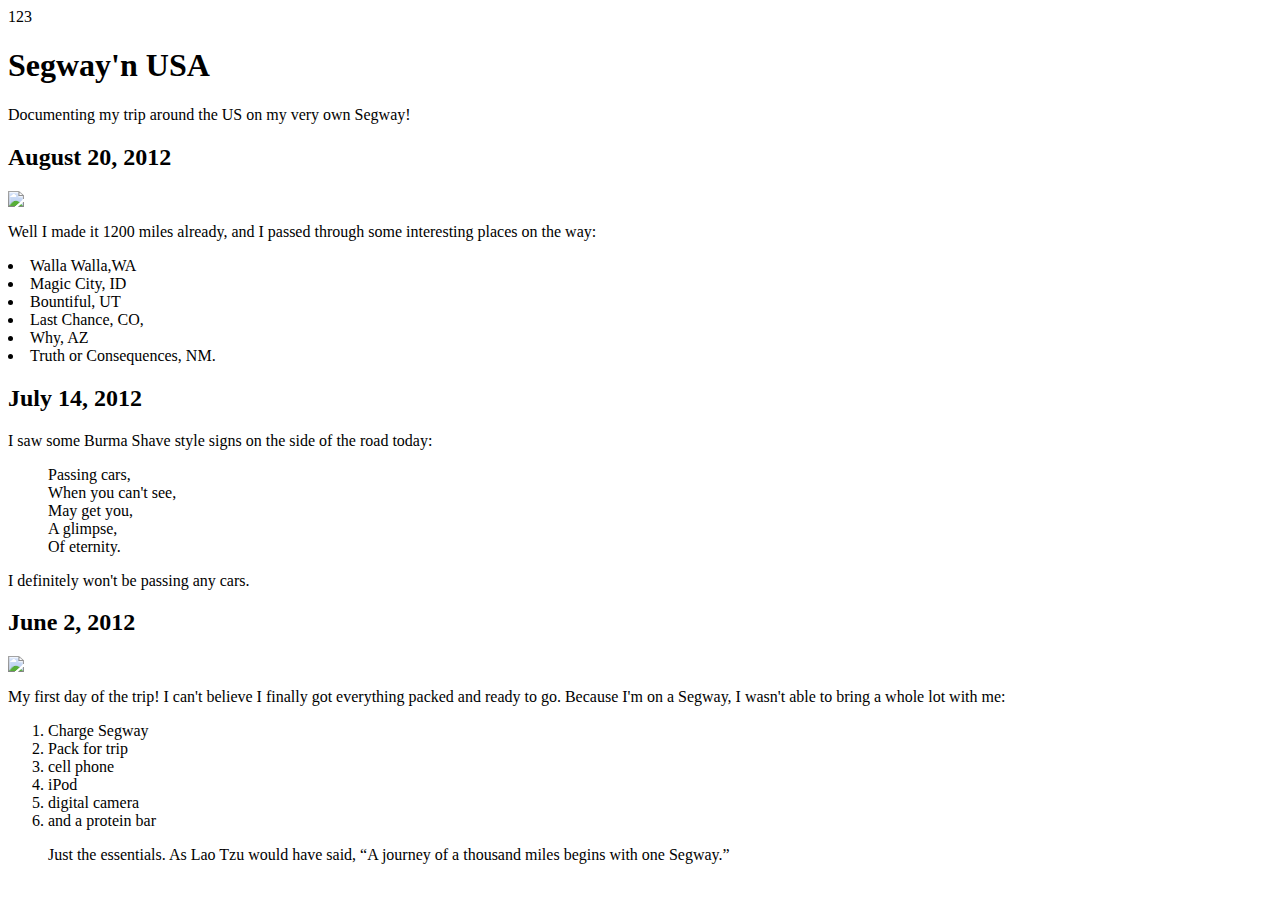
==== index.html @ 41b485b5 "Update index.html" ====
<html>123
  <head>
    <title>My Trip Around the USA on a Segway</title>
  </head>
  <body>

    <h1>Segway'n USA</h1>
    <p>
      Documenting my trip around the US on my very own Segway!
    </p>

    <h2>August 20, 2012</h2>
    <img src="images/segway2.jpg">
    <p>
      Well I made it 1200 miles already, and I passed
      through some interesting places on the way:
      </p>
      <li>Walla Walla,WA</li>
      <li>Magic City, ID</li>
      <li>Bountiful, UT</li>
      <li>Last Chance, CO,</li>
      <li>Why, AZ</li>
      <li>Truth or Consequences, NM.</li>
      </ol>
    <h2>July 14, 2012</h2>
    <p>
      I saw some Burma Shave style signs on the side of the road today:
      </p>
      <blockquote>
      Passing cars, <br>
      When you can't see,<br>
      May get you,<br>
      A glimpse,<br>
      Of eternity.<br>
    </blockquote>
    <p></p>
      I definitely won't be passing any cars.
    </p>

    <h2>June 2, 2012</h2>
    <img src="images/segway1.jpg">
    <p>
      My first day of the trip!  I can't believe I finally got
      everything packed and ready to go.  Because I'm on a Segway,
      I wasn't able to bring a whole lot with me:
    <ol>
      <li>Charge Segway</li>
      <li>Pack for trip
        </ul>
        <li>cell phone</li>
        <li>iPod</li>
        <li>digital camera</li>
        <li>and a protein bar</li>
      </ul>
      <p>
      Just the essentials. As
      Lao Tzu would have said, <q>A journey of a
      thousand miles begins with one Segway.</q>
    </p>
  </body>
</html>
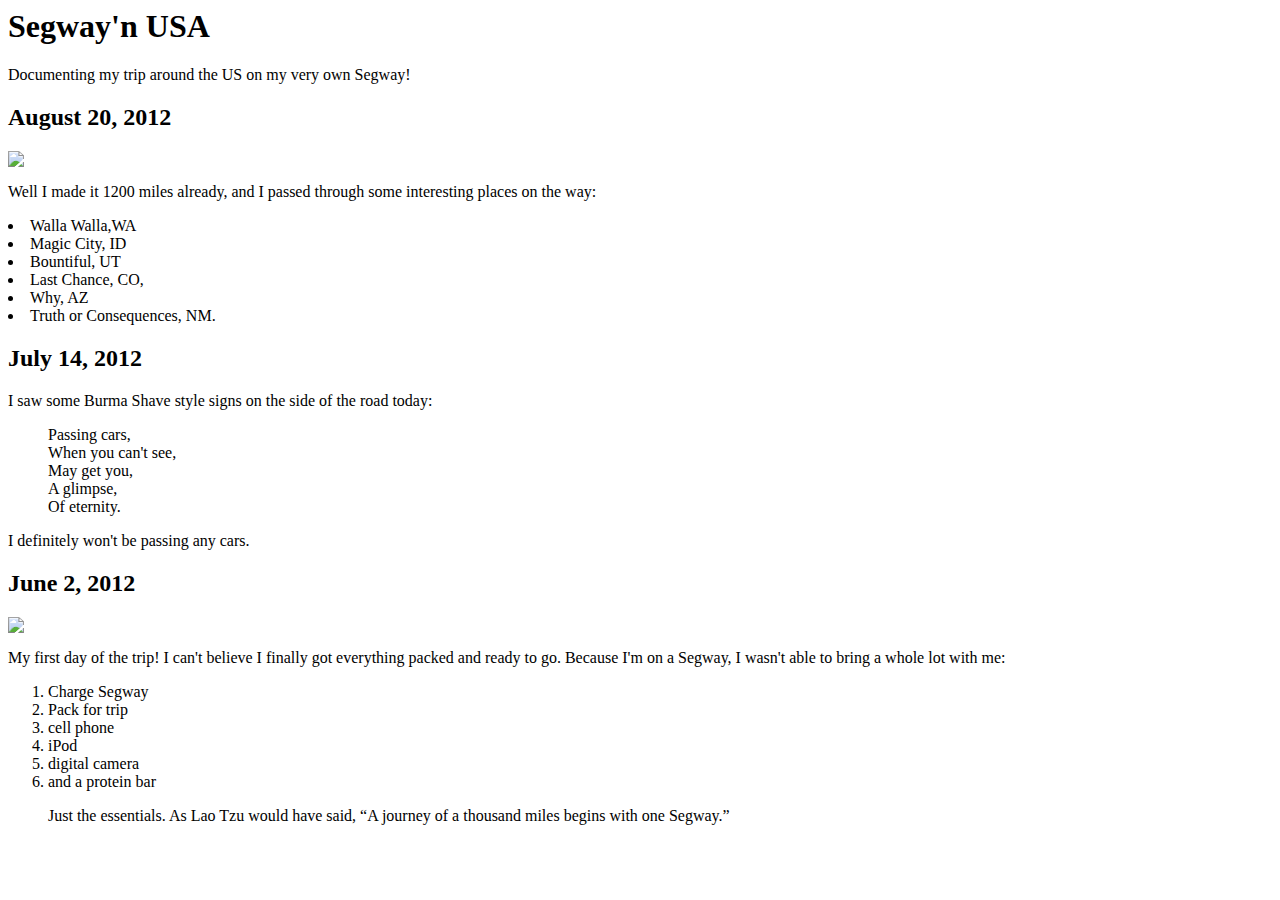
==== commit eaec1d4c: "Update index.html" ====
--- a/index.html
+++ b/index.html
@@ -1,4 +1,4 @@
-<html>123
+<html>
   <head>
     <title>My Trip Around the USA on a Segway</title>
   </head>
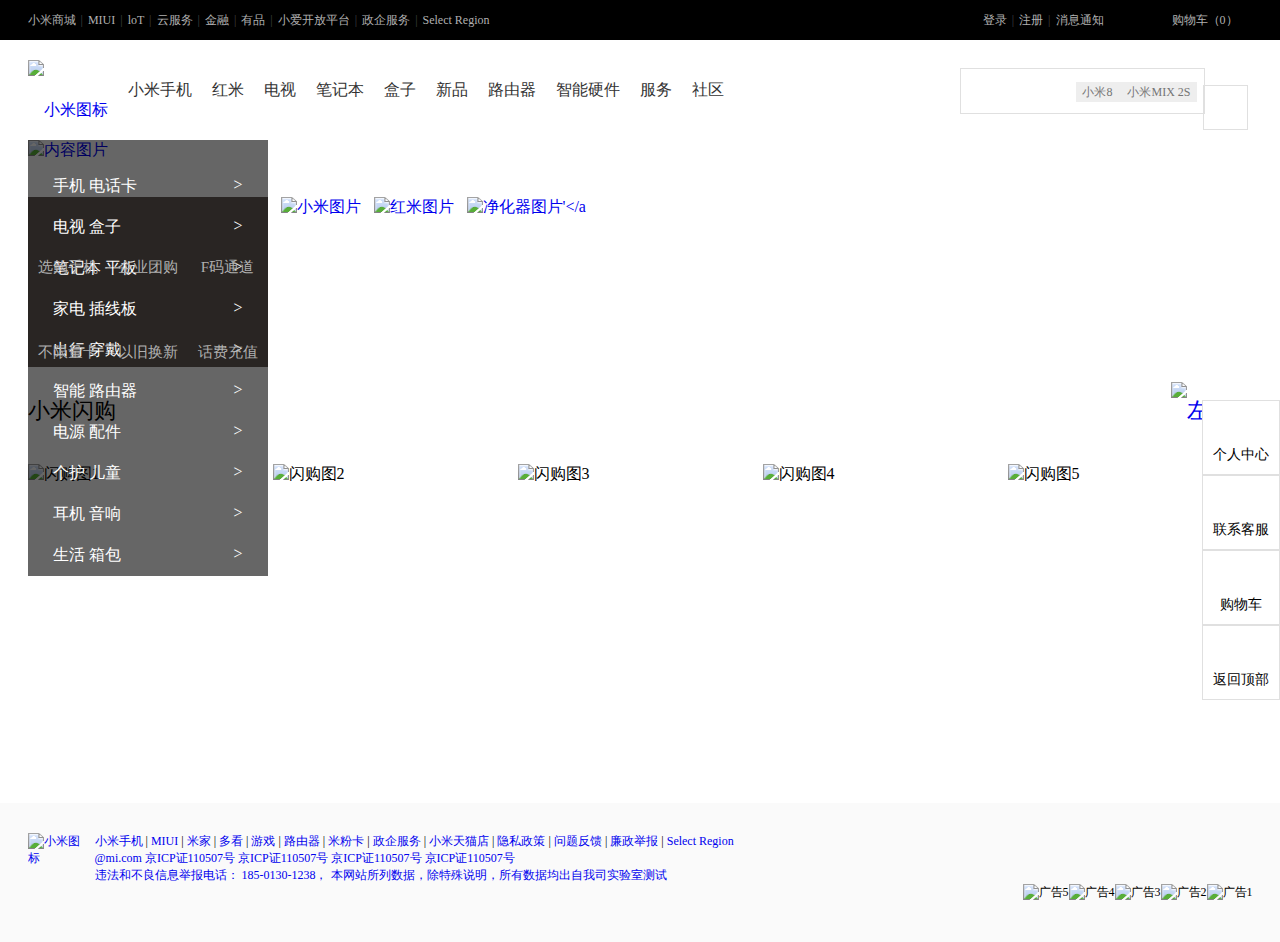
==== commit 98b412b4: "Add files via upload" ====
--- a/index.html
+++ b/index.html
@@ -1,61 +1,218 @@
-<html>
-  <head>
-    <title>My Trip Around the USA on a Segway</title>
-  </head>
-  <body>
-
-    <h1>Segway'n USA</h1>
-    <p>
-      Documenting my trip around the US on my very own Segway!
-    </p>
-
-    <h2>August 20, 2012</h2>
-    <img src="images/segway2.jpg">
-    <p>
-      Well I made it 1200 miles already, and I passed
-      through some interesting places on the way:
-      </p>
-      <li>Walla Walla,WA</li>
-      <li>Magic City, ID</li>
-      <li>Bountiful, UT</li>
-      <li>Last Chance, CO,</li>
-      <li>Why, AZ</li>
-      <li>Truth or Consequences, NM.</li>
-      </ol>
-    <h2>July 14, 2012</h2>
-    <p>
-      I saw some Burma Shave style signs on the side of the road today:
-      </p>
-      <blockquote>
-      Passing cars, <br>
-      When you can't see,<br>
-      May get you,<br>
-      A glimpse,<br>
-      Of eternity.<br>
-    </blockquote>
-    <p></p>
-      I definitely won't be passing any cars.
-    </p>
-
-    <h2>June 2, 2012</h2>
-    <img src="images/segway1.jpg">
-    <p>
-      My first day of the trip!  I can't believe I finally got
-      everything packed and ready to go.  Because I'm on a Segway,
-      I wasn't able to bring a whole lot with me:
-    <ol>
-      <li>Charge Segway</li>
-      <li>Pack for trip
-        </ul>
-        <li>cell phone</li>
-        <li>iPod</li>
-        <li>digital camera</li>
-        <li>and a protein bar</li>
-      </ul>
-      <p>
-      Just the essentials. As
-      Lao Tzu would have said, <q>A journey of a
-      thousand miles begins with one Segway.</q>
-    </p>
-  </body>
-</html>
+<!DOCTYPE html>
+<html>
+    <head>
+        <meta charset="utf-8" />
+        <title>xiaomi</title>
+        <link type="text/css" rel="stylesheet" href="index.css">
+         
+         
+     
+</head>
+<body>
+    <div class="wrap">
+        <div class='topBar'>
+            <div class = 'container1'>
+                <div class="topBar-nav">
+                    <a href='#'>小米商城</a>
+                    <span class="sep">|</span>
+                    <a href='#'>MIUI</a>
+                    <span class="sep">|</span>
+                    <a href='#'>loT</a>
+                    <span class="sep">|</span>
+                    <a href='#'>云服务</a>
+                    <span class="sep">|</span>
+                    <a href='#'>金融</a>
+                    <span class="sep">|</span>
+                    <a href='#'>有品</a>
+                    <span class="sep">|</span>
+                    <a href='#'>小爱开放平台</a>
+                    <span class="sep">|</span>
+                    <a href='#'>政企服务</a>
+                    <span class="sep">|</span>
+                    <a href='#'>Select Region</a>
+                </div>
+                 
+                <!--购物车-->
+                <div class='topBar-cart'>
+                    <a href="#">
+                        <span class="icon"></span>
+                        <span class="shop-cart">购物车（0）</span>
+                    </a>
+                </div>
+                <div class='topBar-message'>
+                    <a href="#">登录</a> 
+                    <span class="sep">|</span>
+                    <a href="#">注册</a>     
+                    <span class="sep">|</span>
+                    <a href="#">消息通知</a>
+                </div>
+            </div>
+        </div>
+         
+        <div class="header">
+            <div class = 'container2'>
+                <div class="header-logo">
+                    <a href="#">
+                        <img class='logo' src='img/logo.png' alt='小米图标'>
+                    </a>
+                </div>
+                <div class="header-nav">
+                    <ul>
+                        <li><a href = "#">小米手机</a></li>
+                        <li><a href = "#">红米</a></li>
+                        <li><a href = "#">电视</a></li>
+                        <li><a href = "#">笔记本</a></li>
+                        <li><a href = "#">盒子</a></li>
+                        <li><a href = "#">新品</a></li>
+                        <li><a href = "#">路由器</a></li>
+                        <li><a href = "#">智能硬件</a></li>
+                        <li><a href = "#">服务</a></li>
+                        <li><a href = "#">社区</a></li>
+                    </ul>
+                </div>
+                <div class="header-search">
+                    <label for="search"></label>
+                    <input type="text" name="search" id="search">
+                    <span class="hot-words">
+                        <a href="#">小米8 </a>
+                        <a href="#">小米MIX 2S </a>
+                    </span>
+                    <input type="submit" value="" id="submit">                  
+                </div>
+            </div>
+        </div>
+         
+        <div class='content'>
+            <div class = 'container3'>
+                <div class='con-up'>
+                    <div class="up-1">
+                        <ul>
+                            <li><a href="#">手机 电话卡</a><span>></span></li>
+                            <li><a href="#">电视 盒子</a><span>></span></li>
+                            <li><a href="#">笔记本 平板</a><span>></span></li>
+                            <li><a href="#">家电 插线板</a><span>></span></li>
+                            <li><a href="#">出行 穿戴</a><span>></span></li>
+                            <li><a href="#">智能 路由器</a><span>></span></li>
+                            <li><a href="#">电源 配件</a><span>></span></li>
+                            <li><a href="#">个护 儿童</a><span>></span></li>
+                            <li><a href="#">耳机 音响</a><span>></span></li>
+                            <li><a href="#">生活 箱包</a><span>></span></li>
+                        </ul>
+                    </div>
+                     
+                    <div class='up-2'>
+                        <a href='#'>
+                             <img src="img/xiaomi.jpg" alt="内容图片" style="width: 1245px;height: 465px">
+                        </a>
+                    </div>
+                </div>
+                <div class='con-down'>
+                    <div class='yh-1'>
+                        <ul>
+                            <li><div class='p-1'></div><p>选购手机</p></li>
+                            <li><div class='p-2'></div><p>企业团购</p></li>
+                            <li><div class='p-3'></div><p>F码通道</p></li>
+                            <li><div class='p-4'></div><p>不限量卡</p></li>
+                            <li><div class='p-5'></div><p>以旧换新</p></li>
+                            <li><div class='p-6'></div><p>话费充值</p></li>
+                        </ul>
+                    </div>
+                     
+                    <div class='down-2'>
+                        <ul>
+                            <li><a href='#'><img src="img/xiaomiMIX 2S.jpg" alt='小米图片'</a></li>
+                            <li><a href='#'><img src="img/hongmi6.jpg" alt='红米图片'</a></li>
+                            <li><a href='#'><img src="img/saodijiqiren.jpg" alt=净化器图片'</a></li>
+                        </ul>
+                    </div>
+                </div>
+            </div>   
+        </div>       
+         
+        <div class="shop1">
+            <div class = 'container4'>
+                <div class='left'>小米闪购</div>
+                <div class='right'>
+                    <a href = '#' ><img src='img/right.jpg' alt='左右图'></a></div>
+            </div>
+        </div>
+         
+        <div class='shop2'>
+            <div class = 'container5'>
+                <div class='advertising'>
+                    <ul>
+                        <li><a href = '#' ><img src='img/01.jpg' alt='闪购图1'></a></li>
+                        <li><a href = '#' ><img src='img/02.jpg' alt='闪购图2'></a></li>
+                        <li><a href = '#' ><img src='img/03.jpg' alt='闪购图3'></a></li>
+                        <li><a href = '#' ><img src='img/04.jpg' alt='闪购图4'></a></li>
+                        <li><a href = '#' ><img src='img/05.jpg' alt='闪购图5'></a></li>
+                    </ul>
+                </div>
+            </div>
+        </div>
+        </div>
+        <div class="back-top">
+            <ul id='right-ul'>
+                <li><div class='fixed-1'></div><p>个人中心</p></li>
+                <li><div class='fixed-2'></div><p>联系客服</p></li>
+                <li><div class='fixed-3'></div><p>购物车</p></li>
+                <li><div class='fixed-4'></div><p>返回顶部</p></li>
+            </ul>
+          </div>
+        <div class='footer'>
+            <div class = 'container6'>
+                <div class="footer-logo">
+                    <a href="#">
+                        <img class='logo' src='img/logo.png' alt='小米图标'>
+                    </a>
+                </div>
+                <div class="footer-one">
+                    <a href='#'>小米手机</a>
+                    <span class="sep">|</span>
+                    <a href='#'>MIUI</a>
+                    <span class="sep">|</span>
+                    <a href='#'>米家</a>
+                    <span class="sep">|</span>
+                    <a href='#'>多看</a>
+                    <span class="sep">|</span>
+                    <a href='#'>游戏</a>
+                    <span class="sep">|</span>
+                    <a href='#'>路由器</a>
+                    <span class="sep">|</span>
+                    <a href='#'>米粉卡</a>
+                    <span class="sep">|</span>
+                    <a href='#'>政企服务</a>
+                    <span class="sep">|</span>
+                    <a href='#'>小米天猫店</a>
+                    <span class="sep">|</span>
+                    <a href='#'>隐私政策</a>
+                    <span class="sep">|</span>
+                    <a href='#'>问题反馈</a>
+                    <span class="sep">|</span>
+                    <a href='#'>廉政举报</a>
+                    <span class="sep">|</span>
+                    <a href='#'>Select Region</a>
+                </div>
+                 
+                <!--第二行字-->
+                <div class="footer-two">
+                    <a href='#'>@mi.com</a>
+                    <a href='#'>京ICP证110507号 京ICP证110507号 京ICP证110507号 京ICP证110507号</a>
+                </div>
+                <div class="footer-three">
+                    <a href='#'>违法和不良信息举报电话： </a>
+                    <a href='#'>185-0130-1238， </a>
+                    <a href='#'>本网站所列数据，除特殊说明，所有数据均出自我司实验室测试</a>
+                </div>
+                <div class="footer-photo">       
+                    <ul>
+                        <li><a href = '#' ><img src='img/footer1.png' alt='广告1'></a></li>
+                        <li><a href = '#' ><img src='img/footer2.png' alt='广告2'></a></li>
+                        <li><a href = '#' ><img src='img/footer3.png' alt='广告3'></a></li>
+                        <li><a href = '#' ><img src='img/footer4.png' alt='广告4'></a></li>
+                        <li><a href = '#' ><img src='img/footer5.png' alt='广告5'></a></li>
+                    </ul>
+                </div>
+                 
+</body>
+</html>--- a/index.css
+++ b/index.css
@@ -0,0 +1,433 @@
+*{
+  padding: 0;
+  margin: 0;
+}
+
+.wrap{
+  width: 100%;
+  overflow: hidden;
+}
+
+ul>li{
+  list-style: none;
+}
+
+a{
+  text-decoration: none;
+}
+
+.topBar{
+  height: 40px;
+  line-height: 40px;
+  font-size: 12px;
+  background-color: black;
+}
+
+.topBar a{
+  color:#b0b0b0;
+}
+
+.topBar a:hover{   
+  color: white;
+}
+
+.topBar .sep{
+  color: #424242;
+  margin: 0 2px;
+}
+
+.container1{
+  width: 1225px;
+  overflow: hidden;
+  margin: 0 auto;
+}
+
+.topBar-nav{
+  float: left;
+}
+
+.topBar-cart,.topBar-message{
+  float: right;
+}
+
+.topBar-cart .icon{    
+  background: url("../yhhh/img/shop1.png") 3px 24px;
+  width: 35px;
+  height: 22px;
+  display: inline-block;
+  position: relative;
+  top:6px;
+}
+
+.topBar-cart a{
+  margin-left: 15px;
+  padding: 0 15px;
+}
+
+.topBar-cart a:hover{
+  background-color: white;
+  color: rgba(255,103,0,0.98);
+}
+
+.header{
+  height: 100px;
+  line-height: 100px;
+  overflow: hidden;
+}
+
+.container2{
+  width: 1225px;
+  overflow: hidden;
+  margin: 0 auto;
+}
+
+.header-logo,.header-nav{
+  float: left;
+  height: 100px;
+}
+
+.header-logo .logo{
+  margin-right: 10px;
+  margin-top: 20px;
+}
+
+.header-search{
+  float: right;
+  position: relative;
+}
+.header-nav ul li{
+  float: left;
+  margin: 0 auto;
+  padding: 0 10px;
+  color: #000000;
+}
+
+.header-nav ul li a{
+  color: #333;
+  font-size: 16px;
+}
+
+.header-nav ul li a:hover{
+  color: rgba(255,103,0,0.98);
+}
+
+.header-search input[type="text"]{
+  height: 44px;
+  width: 243px;
+  border: 1px solid #e0e0e0;
+  margin-right: -1px;
+}
+
+.header-search input[type="text"]:hover{
+  border: 1px solid #b0b0b0;
+}
+
+.header-search input[type="text"]:focus{   
+  outline:none;
+}
+
+.hot-words{
+  font-size: 12px;
+  position: absolute;
+  right: 40px;
+}
+
+.hot-words a{
+  background-color: #eee;
+  color: #757575;
+  padding: 3px 6px;
+  position: relative;
+  top: 2px;
+  right: 16px;
+}
+
+.hot-words a:hover{
+  background-color: rgba(255,103,0,0.98);
+  color: white;
+}
+
+.header-search input[type='submit']{
+  height: 45px;
+  width: 45px;
+  background: url("../img/search1.png") no-repeat 3px 6px;
+  border: 1px solid #E0E0E0;
+  position: relative;
+  top: 17px;
+  cursor: pointer;
+  left: -5px;
+}
+
+.header-search input[type="submit"]:hover{
+  background: url("../img/search2.png") no-repeat 8px 8px;
+  background-color: rgba(255,107,0,0.98);
+}
+
+.content .con-up .up-1{
+  background-color: rgba(0,0,0,0.6);
+  width: 240px;
+  position: absolute;
+}
+
+.container3{
+  width: 1225px;
+  overflow: hidden;
+  margin: 0 auto;
+}
+
+.con-up ul:before,.con-up:after{
+  content: "";
+  height: 26px;
+  display: block;
+}
+
+.con-up ul li{
+  padding: 10px 25px;
+}
+
+.con-up ul li:hover{
+  background-color: #ff6700;
+}
+
+.con-up ul li a{
+  color: white;
+}
+.con-up ul li span{
+  float: right;
+  color: white;
+}
+
+.con-down{
+  overflow: hidden;
+  padding-top:10px ;
+}
+.con-down .yh-1{
+  width: 240px;
+  overflow: hidden;
+  background-color: #665e57;
+  float: left;
+}
+
+.con-down ul{
+  overflow: hidden;
+}
+
+.con-down .yh-1 ul li{
+  float: left;
+  width: 78px;
+  height: 83px;
+  border: 1px solid #665e57;
+  text-align: center;
+}
+
+.yh-1 ul li p{
+  color: #b0b0b0;
+  position: relative;
+  font-size: 15px;
+}
+
+.yh-1 ul li p:hover{
+  color: white;
+}
+
+.yh-1 .p-1{
+  background: url("../yhhh/img/xuangou.png") no-repeat center;
+  background-size: 50px; height: 60px;}
+   
+.yh-1 .p-2{
+  background: url("../yhhh/img/tuangou.png") no-repeat center;
+  background-size: 50px; height: 60px;}
+   
+.yh-1 .p-3{
+  background: url("../yhhh/img/tongdao.png") no-repeat center;
+  background-size: 50px; height: 60px;}
+   
+.yh-1 .p-4{
+  background: url("../yhhh/img/mifeng.png") no-repeat center;
+  background-size: 50px; height: 60px;}
+   
+.yh-1 .p-5{
+  background: url("../yhhh/img/huanxin.png") no-repeat center;
+  background-size: 50px; height: 60px;}
+   
+.yh-1 .p-6{
+  background: url("../yhhh/img/huafen.png") no-repeat center;
+  background-size: 50px; height: 60px;}
+   
+.con-down .down-2{
+  float: left;
+}
+
+.con-down .down-2 ul li{
+  float: left;
+}
+
+.down-2 img{
+  width: 315px;
+  height: 170px;
+  margin-left: 13px;
+}
+
+.down-2 img:hover{
+  box-shadow: 0 5px 1px #b0b0b0;
+}
+
+.shop1{
+  height: 58px;
+  line-height: 58px;
+  font-size: 22px;
+  color: #333333;
+}
+
+.shop1 .left .right:hover{
+  color: white;
+}
+
+.container4{
+  width: 1225px;
+  overflow: hidden;
+  margin: 0 auto;
+}
+
+.shop1 .left{
+  float: left;
+  margin-top: 15px;
+  font-size: 22px;
+  font-weight: 200;
+  line-height: 58px;
+  color: #000000;
+}
+.shop1 .right{
+  float: right;
+  margin-top: 15px;
+}
+.shop2{
+  margin: 0 auto;
+  width: 1240px;
+  height: 339px;
+  padding-top: 39px;
+  border-top-width: 1px;
+  color: #e53935;
+}
+
+.container5{
+  width: 1225px;
+  overflow: hidden;
+  margin: 0 auto;
+}
+.shop2 ul li{
+  float: left;
+  width: 234px;
+  margin-right: 11px;
+  color: #333;
+}
+.shop2 ul li a{
+  color: #000000;
+  font-size: 100%;
+   
+}
+
+.shop2 ul li a:hover{
+  color: orange;
+}
+   
+.back-top{
+  position: fixed;
+  right: 0;
+  top: 400px;
+  background-color: white;
+}
+
+.back-top ul li{
+  font-size: 14px;
+  padding: 10px;
+  border: 1px solid #E0E0E0;
+}
+
+.back-top ul li:hover{
+  color: #757575;
+  cursor: pointer;
+}
+
+.back-top ul li p{
+  text-align: center;
+  padding-top: 5px;
+}
+
+.back-top .fixed-1{
+  background: url("../img/fixed.png") no-repeat center;
+  background-size: 30px;
+  height: 30px;
+}
+
+.back-top .fixed-2{
+  background: url("../img/erji.png") no-repeat center;
+  background-size: 30px;
+  height: 30px;
+}
+   
+.back-top .fixed-3{
+  background: url("../img/shopping_cart.png") no-repeat center;
+  background-size: 30px;
+  height:30px ;
+}
+
+.back-top .fixed-4{
+  background: url("../img/back_top.png") no-repeat center;
+  background-size: 30px;
+  height:30px ;
+}
+
+
+.footer{
+  padding: 30px 0;
+  font-size: 12px;
+  background-color: #fafafa;
+}
+
+.container6{
+  width: 1225px;
+  overflow: hidden;
+  margin: 0 auto;
+}
+
+.footer-logo a{
+  margin-right: 10px;
+  float: left;
+  width: 57px;
+  height: 57px;
+}
+.footer-one .footer-two .footer-two{
+  float: left;
+}
+
+.footer-photo{
+  float: right;
+}
+
+.footer-photo ul li{
+  float: right;
+  width: 83;
+  height: 28px;
+  margin-left: 0px;
+  /*padding-right: 1px;*/
+  color: #333;
+}
+.footer-photo ul li a{
+  color: #000000;
+  font-size: 100%;
+   
+}
+
+.footer-photo ul li a:hover{
+  color: orange;
+}
+
+.footer p{
+  padding: 30px 0;
+  text-align: center;
+  color: #333;
+  font-size: 14px;
+  background: #fff;
+  font-family: "楷体";
+  min-width: 1226px;
+}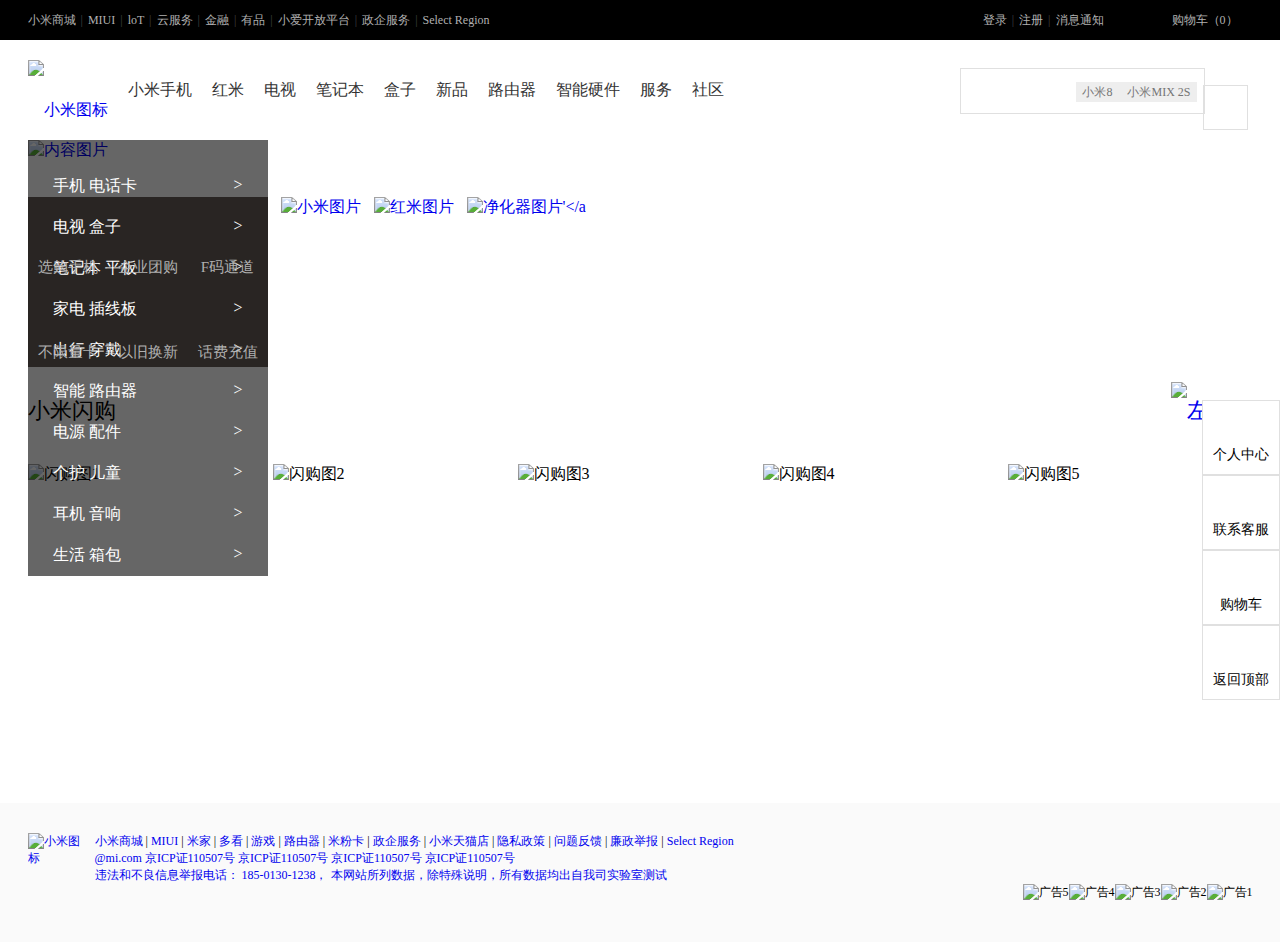
==== commit 853d6a7a: "Update index.html" ====
--- a/index.html
+++ b/index.html
@@ -167,7 +167,7 @@
                     </a>
                 </div>
                 <div class="footer-one">
-                    <a href='#'>小米手机</a>
+                    <a href='#'>小米商城</a>
                     <span class="sep">|</span>
                     <a href='#'>MIUI</a>
                     <span class="sep">|</span>
@@ -215,4 +215,4 @@
                 </div>
                  
 </body>
-</html>+</html>
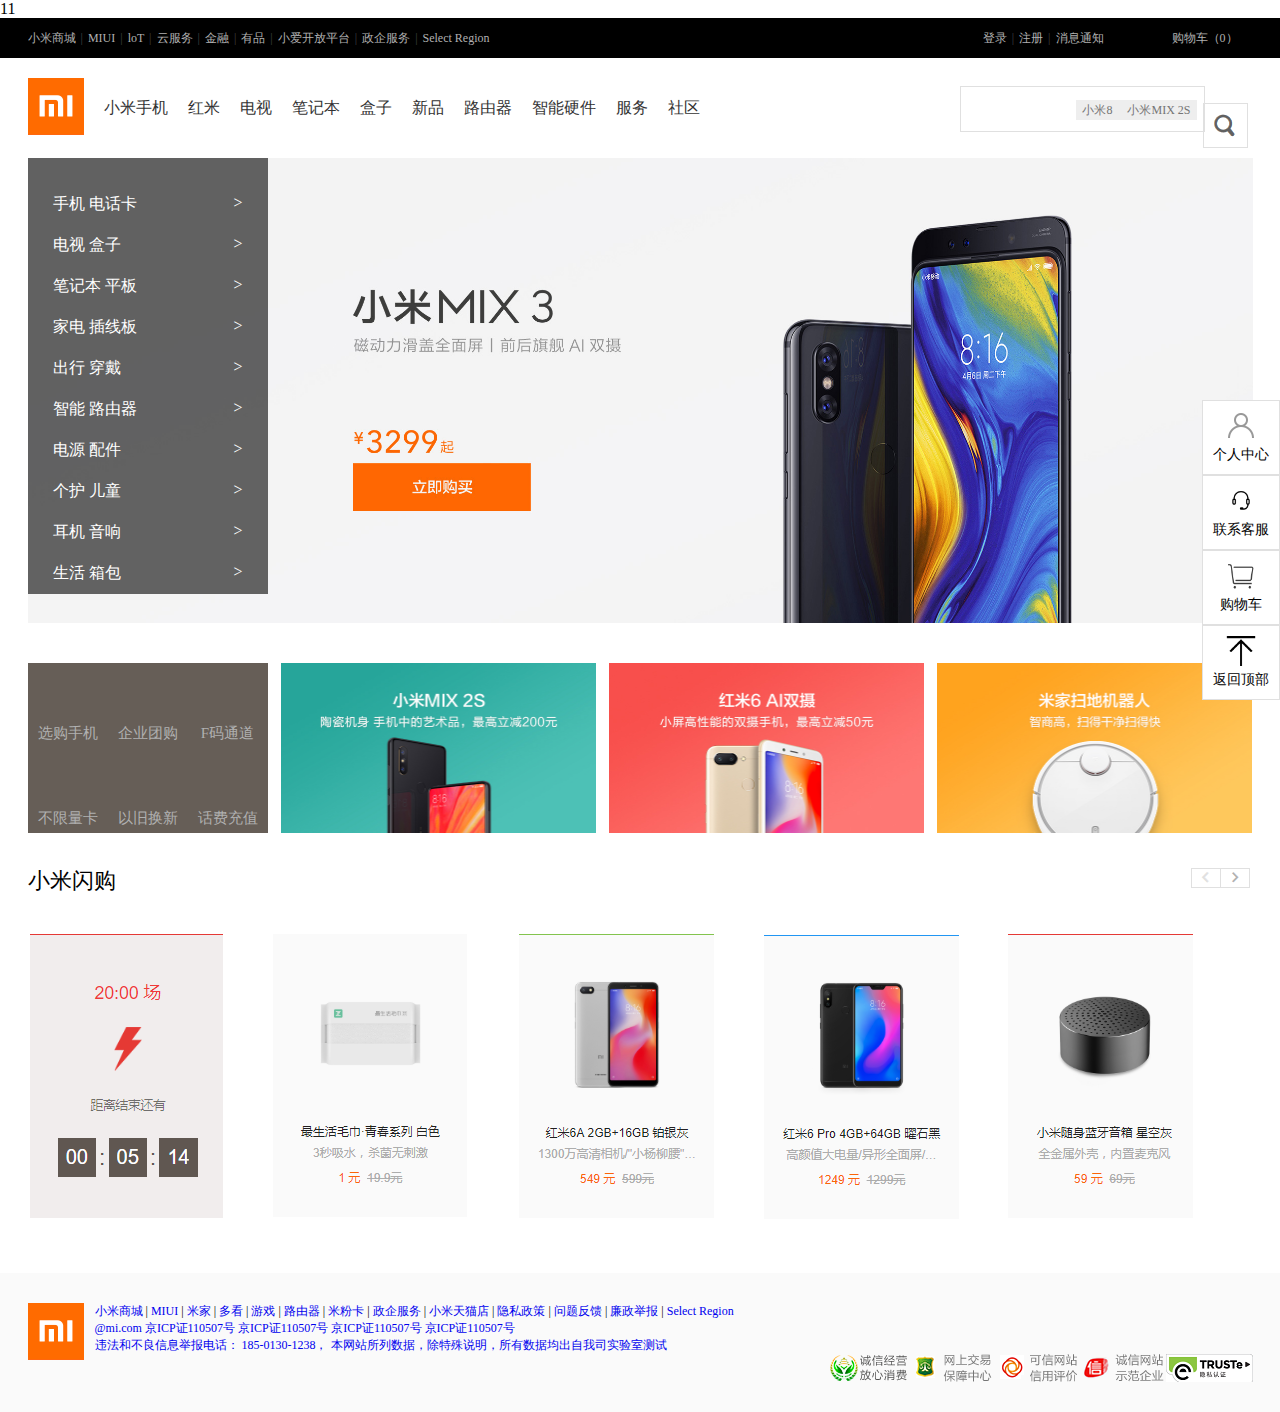
==== commit d5b5241a: "Update index.html" ====
--- a/index.html
+++ b/index.html
@@ -1,4 +1,4 @@
-<!DOCTYPE html>
+<!DOCTYPE html>11
 <html>
     <head>
         <meta charset="utf-8" />
--- a/index.css
+++ b/index.css
@@ -354,25 +354,25 @@
 }
 
 .back-top .fixed-1{
-  background: url("../img/fixed.png") no-repeat center;
+  background: url("img/fixed.png") no-repeat center;
   background-size: 30px;
   height: 30px;
 }
 
 .back-top .fixed-2{
-  background: url("../img/erji.png") no-repeat center;
+  background: url("img/erji.png") no-repeat center;
   background-size: 30px;
   height: 30px;
 }
    
 .back-top .fixed-3{
-  background: url("../img/shopping_cart.png") no-repeat center;
+  background: url("img/shopping_cart.png") no-repeat center;
   background-size: 30px;
   height:30px ;
 }
 
 .back-top .fixed-4{
-  background: url("../img/back_top.png") no-repeat center;
+  background: url("img/back_top.png") no-repeat center;
   background-size: 30px;
   height:30px ;
 }
@@ -430,4 +430,4 @@
   background: #fff;
   font-family: "楷体";
   min-width: 1226px;
-}+}
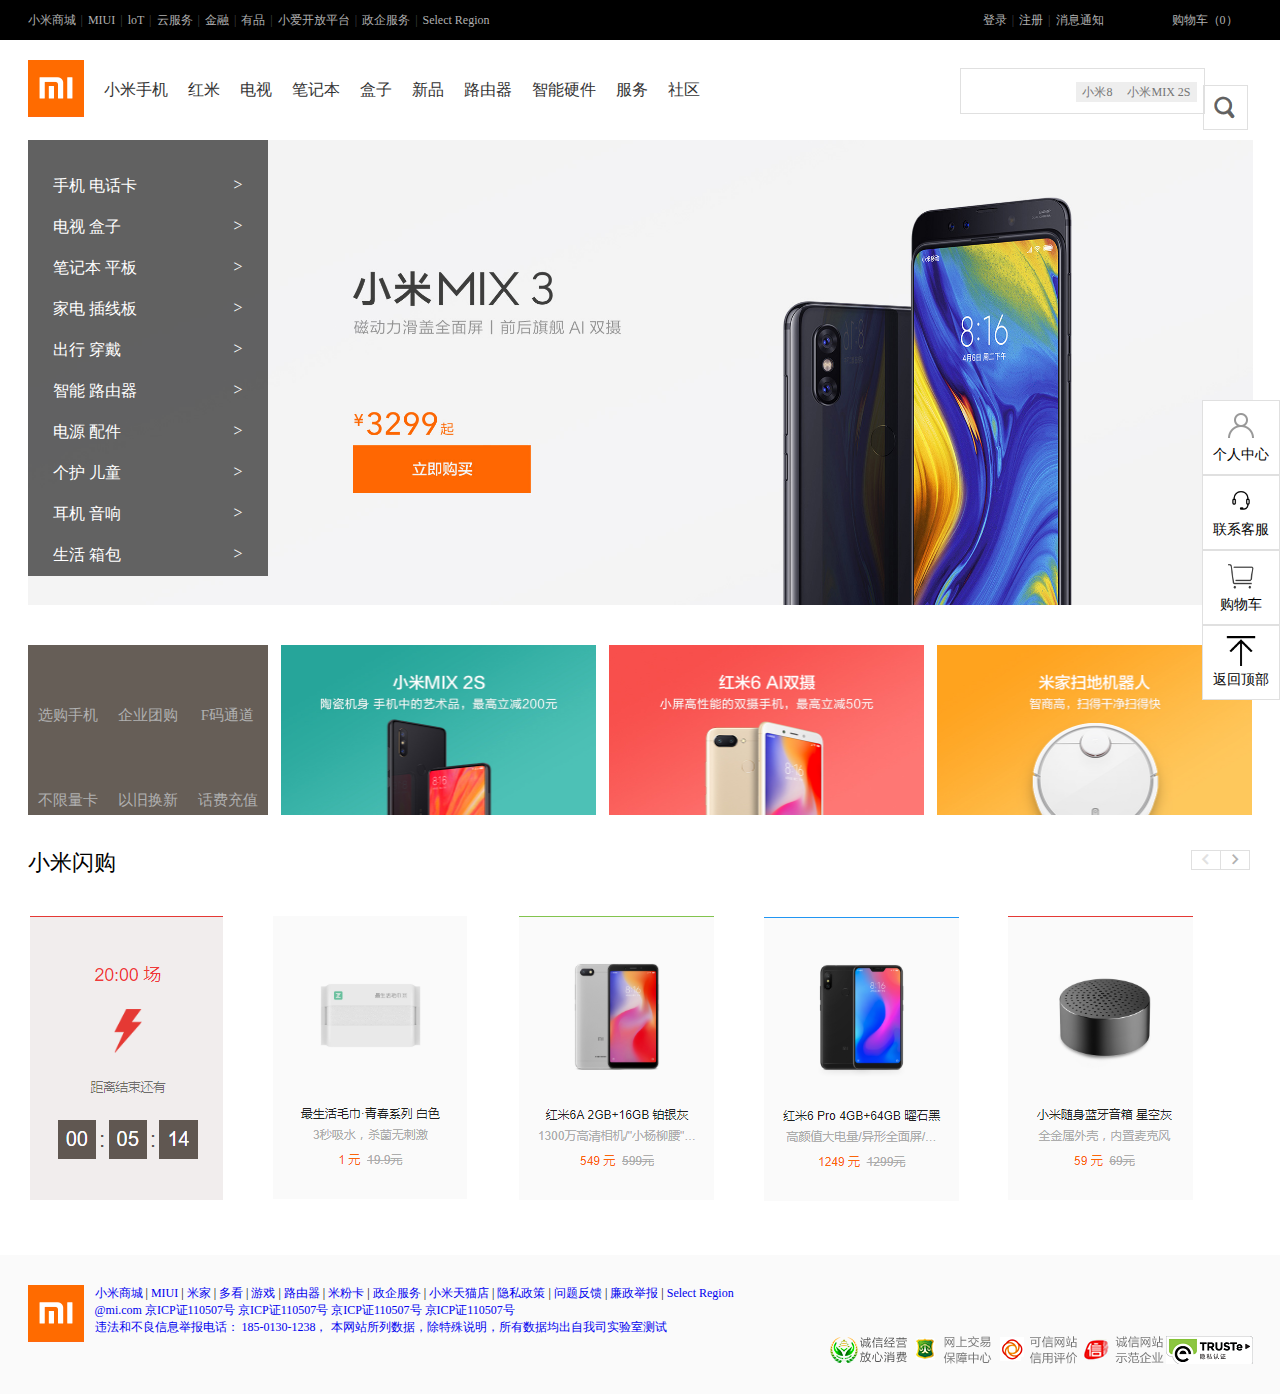
==== commit 0b09be4f: "Update index.html" ====
--- a/index.html
+++ b/index.html
@@ -1,4 +1,4 @@
-<!DOCTYPE html>11
+<!DOCTYPE html>
 <html>
     <head>
         <meta charset="utf-8" />
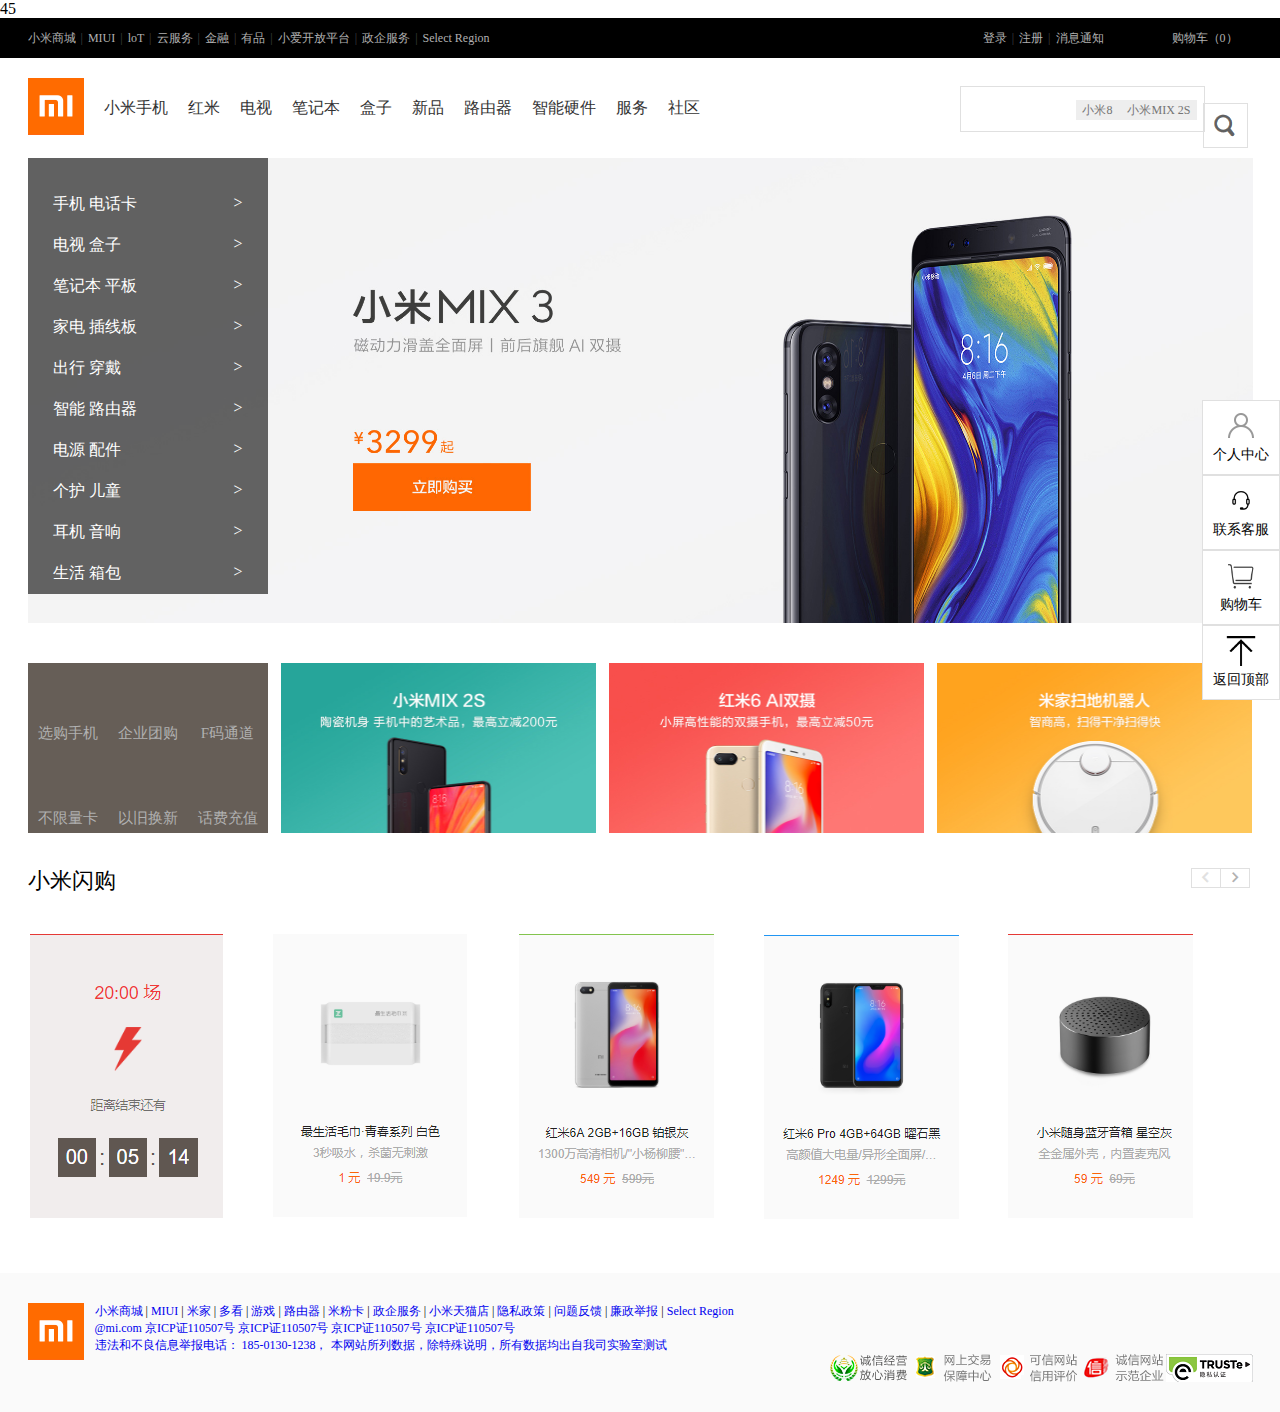
==== commit ed1a2289: "Update index.html" ====
--- a/index.html
+++ b/index.html
@@ -1,4 +1,4 @@
-<!DOCTYPE html>
+<!DOCTYPE html>45
 <html>
     <head>
         <meta charset="utf-8" />
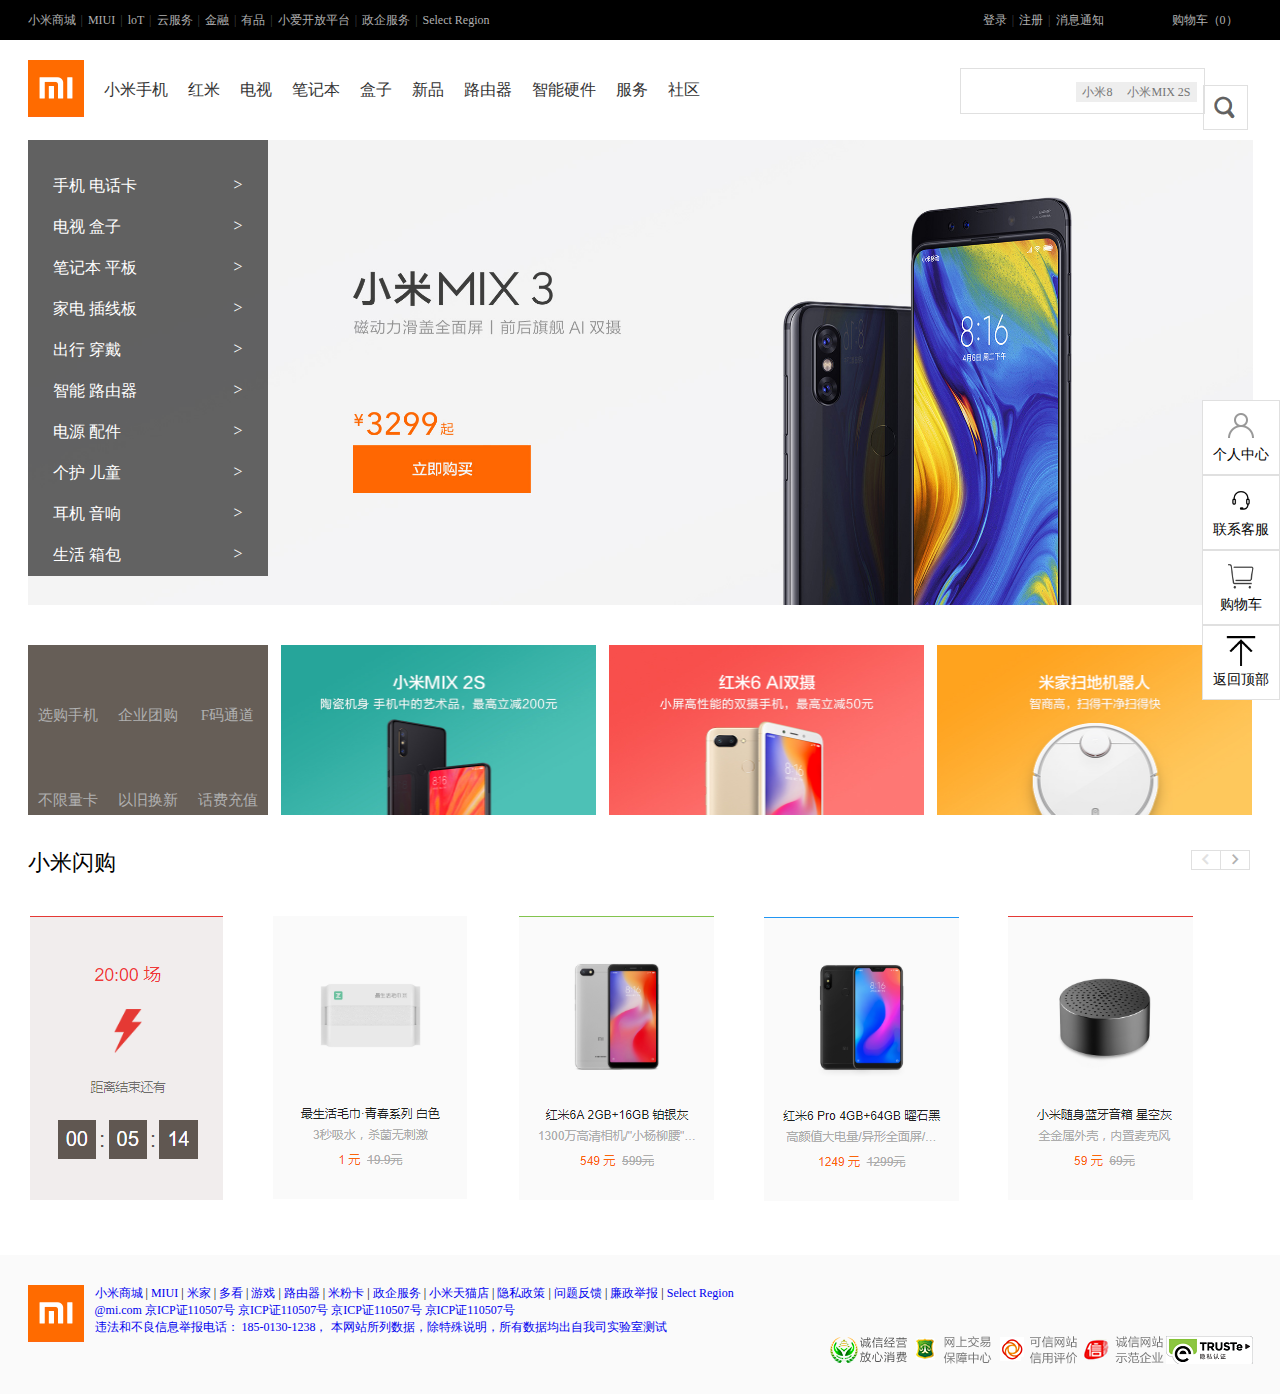
==== commit 8f3046bf: "Update index.html" ====
--- a/index.html
+++ b/index.html
@@ -1,4 +1,4 @@
-<!DOCTYPE html>45
+<!DOCTYPE html>
 <html>
     <head>
         <meta charset="utf-8" />
